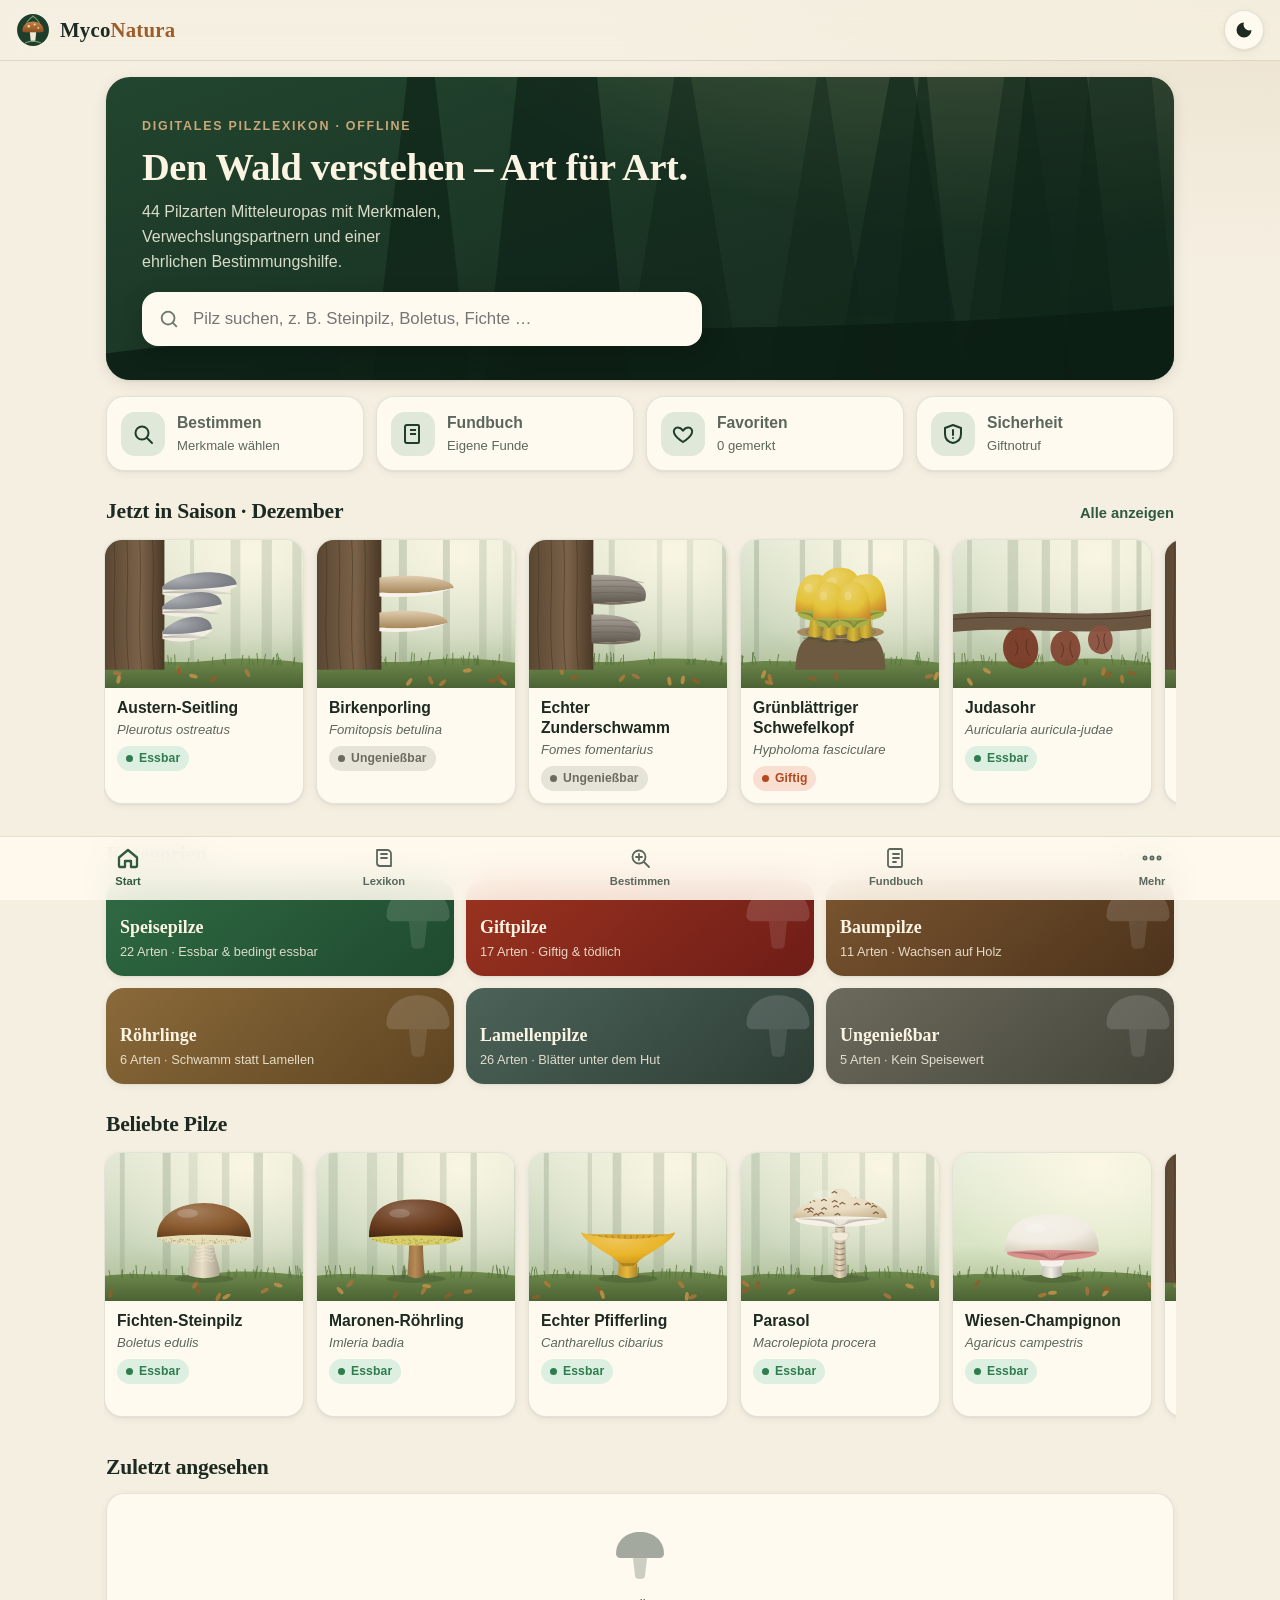
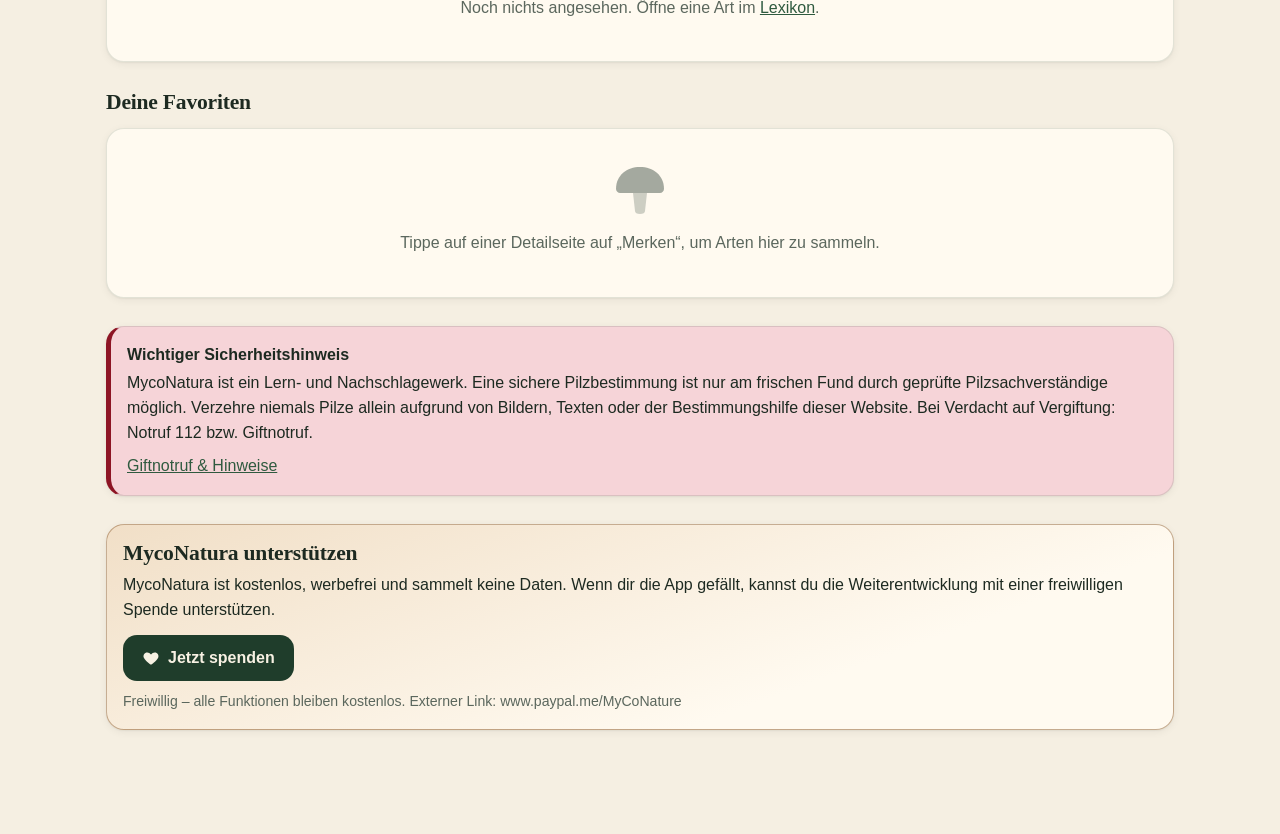
==== index.html @ bb7e47ae "MycoNatura 1.1.1 – offlinefähiges Pilzlexikon Co-Authored-By: Claude Opus 5.5 <noreply@anthropic.com" ====
<!DOCTYPE html>
<html lang="de">
<head>
  <meta charset="utf-8">
  <meta name="viewport" content="width=device-width, initial-scale=1, viewport-fit=cover">
  <title>MycoNatura – Digitales Pilzlexikon</title>
  <meta name="description" content="MycoNatura – kostenloses, offlinefähiges Pilzlexikon mit Bestimmungshilfe und persönlichem Fundbuch.">
  <meta name="theme-color" content="#1f3d2b" media="(prefers-color-scheme: light)">
  <meta name="theme-color" content="#0f1a13" media="(prefers-color-scheme: dark)">
  <meta name="color-scheme" content="light dark">
  <!-- iOS / Home-Bildschirm -->
  <meta name="apple-mobile-web-app-capable" content="yes">
  <meta name="mobile-web-app-capable" content="yes">
  <meta name="apple-mobile-web-app-status-bar-style" content="black-translucent">
  <meta name="apple-mobile-web-app-title" content="MycoNatura">
  <link rel="apple-touch-icon" href="assets/icons/apple-touch-icon.png">
  <link rel="icon" type="image/svg+xml" href="assets/icons/logo.svg">
  <link rel="icon" type="image/png" sizes="192x192" href="assets/icons/icon-192.png">
  <link rel="manifest" href="manifest.json">
  <link rel="stylesheet" href="src/style.css">
  <script>
    /* Farbschema vor dem ersten Zeichnen setzen (verhindert Aufblitzen) */
    try {
      var t = JSON.parse(localStorage.getItem('myconatura.theme') || '"system"');
      var d = t === 'dark' || (t === 'system' && matchMedia('(prefers-color-scheme: dark)').matches);
      document.documentElement.dataset.theme = d ? 'dark' : 'light';
    } catch (e) { document.documentElement.dataset.theme = 'light'; }
  </script>
</head>
<body>
  <a class="skip-link" href="#main">Zum Inhalt springen</a>

  <header class="topbar" role="banner">
    <a class="brand" href="#start" aria-label="MycoNatura Startseite">
      <svg class="brand-logo" viewBox="0 0 64 64" aria-hidden="true"><use href="#logo-mark"></use></svg>
      <span class="brand-name">Myco<span>Natura</span></span>
    </a>
    <div class="topbar-actions">
      <span id="net-status" class="net-pill" hidden>Offline</span>
      <button id="theme-toggle" class="icon-btn" type="button" aria-label="Farbschema wechseln" title="Farbschema wechseln">
        <svg viewBox="0 0 24 24" aria-hidden="true"><path d="M12 3a9 9 0 1 0 9 9 7 7 0 0 1-9-9Z" fill="currentColor"/></svg>
      </button>
    </div>
  </header>

  <main id="main" tabindex="-1">
    <div id="view" class="view" aria-live="polite">
      <div class="loading" role="status">
        <div class="spinner" aria-hidden="true"></div>
        <p>MycoNatura wird geladen …</p>
      </div>
      <noscript>
        <div class="card notice">Bitte aktiviere JavaScript, um MycoNatura zu nutzen.</div>
      </noscript>
    </div>
  </main>

  <nav class="tabbar" aria-label="Hauptnavigation">
    <a href="#start" data-tab="start">
      <svg viewBox="0 0 24 24" aria-hidden="true"><path d="M3 11.5 12 4l9 7.5V20a1 1 0 0 1-1 1h-5v-6H9v6H4a1 1 0 0 1-1-1z"/></svg>
      <span>Start</span>
    </a>
    <a href="#lexikon" data-tab="lexikon">
      <svg viewBox="0 0 24 24" aria-hidden="true"><path d="M5 4h10a4 4 0 0 1 4 4v12H8a3 3 0 0 1-3-3zm0 13a3 3 0 0 0 3 3M9 8h6M9 12h6"/></svg>
      <span>Lexikon</span>
    </a>
    <a href="#bestimmen" data-tab="bestimmen">
      <svg viewBox="0 0 24 24" aria-hidden="true"><circle cx="11" cy="11" r="6.5"/><path d="m16 16 5 5M11 8v6M8 11h6"/></svg>
      <span>Bestimmen</span>
    </a>
    <a href="#fundbuch" data-tab="fundbuch">
      <svg viewBox="0 0 24 24" aria-hidden="true"><path d="M6 3h11a1 1 0 0 1 1 1v16a1 1 0 0 1-1 1H6a2 2 0 0 1-2-2V5a2 2 0 0 1 2-2zm3 5h6M9 12h6M9 16h3"/></svg>
      <span>Fundbuch</span>
    </a>
    <a href="#mehr" data-tab="mehr">
      <svg viewBox="0 0 24 24" aria-hidden="true"><circle cx="5" cy="12" r="1.6"/><circle cx="12" cy="12" r="1.6"/><circle cx="19" cy="12" r="1.6"/></svg>
      <span>Mehr</span>
    </a>
  </nav>

  <div id="toast" class="toast" role="status" aria-live="polite" hidden></div>

  <div id="dialog" class="dialog-backdrop" hidden>
    <div class="dialog" role="dialog" aria-modal="true" aria-labelledby="dialog-title">
      <h2 id="dialog-title"></h2>
      <div id="dialog-body"></div>
      <div class="dialog-actions" id="dialog-actions"></div>
    </div>
  </div>

  <!-- Eigenes Logo (MycoNatura): stilisierter Pilz in einem Blattkreis -->
  <svg width="0" height="0" style="position:absolute" aria-hidden="true">
    <defs>
      <linearGradient id="lg-cap" x1="0" y1="0" x2="0" y2="1">
        <stop offset="0" stop-color="#c8833f"/>
        <stop offset="1" stop-color="#8a4f22"/>
      </linearGradient>
      <symbol id="logo-mark" viewBox="0 0 64 64">
        <circle cx="32" cy="32" r="30" fill="#1f3d2b"/>
        <path d="M32 6c-9 6-14 14-14 22 0 3 1 5 2 7" fill="none" stroke="#6f9a6b" stroke-width="2.4" stroke-linecap="round"/>
        <path d="M32 6c9 6 14 14 14 22 0 3-1 5-2 7" fill="none" stroke="#6f9a6b" stroke-width="2.4" stroke-linecap="round"/>
        <path d="M12 33c0-10 9-17 20-17s20 7 20 17c0 2-1.5 3-3.5 3H15.5C13.5 36 12 35 12 33Z" fill="url(#lg-cap)"/>
        <circle cx="24" cy="25" r="2.2" fill="#f3e9d2" opacity=".9"/>
        <circle cx="35" cy="21.5" r="1.8" fill="#f3e9d2" opacity=".9"/>
        <circle cx="42" cy="28" r="1.6" fill="#f3e9d2" opacity=".9"/>
        <path d="M26 36h12l-1.5 15c-.2 2-2 3.5-4.5 3.5s-4.3-1.5-4.5-3.5Z" fill="#f3e9d2"/>
        <path d="M18 56c4-2 9-3 14-3s10 1 14 3" fill="none" stroke="#6f9a6b" stroke-width="2.4" stroke-linecap="round"/>
      </symbol>
    </defs>
  </svg>

  <script type="module" src="src/js/app.js"></script>
</body>
</html>
---- src/style.css ----
/* =========================================================
   MycoNatura – Stylesheet
   Mobile-First · Light/Dark · ohne externe Schriften
   ========================================================= */

:root {
  --bg: #f5efe2;
  --bg-grad: radial-gradient(1200px 600px at 100% -10%, #e9dfc8 0, transparent 60%);
  --surface: #fffaf0;
  --surface-2: #efe6d3;
  --surface-3: #e5d9c0;
  --text: #1d2a21;
  --muted: #5b675d;
  --primary: #1f3d2b;
  --primary-2: #2f5a3f;
  --primary-soft: #dfe8d9;
  --on-primary: #f7f1e3;
  --accent: #9c5d2a;
  --accent-soft: #f1dfc7;
  --border: rgba(31, 61, 43, .13);
  --shadow-sm: 0 1px 2px rgba(40, 30, 10, .06), 0 2px 8px rgba(40, 30, 10, .06);
  --shadow-md: 0 4px 14px rgba(40, 30, 10, .10), 0 1px 3px rgba(40, 30, 10, .08);
  --radius: 18px;
  --radius-sm: 12px;
  --ok: #2e7d4f;     --ok-bg: #dcefe1;
  --warn: #9a6a00;   --warn-bg: #f8ebc8;
  --neutral: #6a6a5f; --neutral-bg: #e6e3d8;
  --bad: #b5481c;    --bad-bg: #f8dfd2;
  --deadly: #8d1424; --deadly-bg: #f6d4d8;
  --font-serif: "Iowan Old Style", "Palatino Linotype", Palatino, "Book Antiqua", Georgia, "Times New Roman", serif;
  --font-sans: -apple-system, BlinkMacSystemFont, "SF Pro Text", "Segoe UI", Roboto, "Helvetica Neue", Arial, sans-serif;
  --tabbar-h: 64px;
  --safe-top: env(safe-area-inset-top, 0px);
  --safe-bottom: env(safe-area-inset-bottom, 0px);
  --safe-left: env(safe-area-inset-left, 0px);
  --safe-right: env(safe-area-inset-right, 0px);
  color-scheme: light;
}

:root[data-theme="dark"] {
  --bg: #0e1712;
  --bg-grad: radial-gradient(1000px 600px at 100% -10%, #1a2b20 0, transparent 60%);
  --surface: #16231b;
  --surface-2: #1d2e23;
  --surface-3: #26392c;
  --text: #ece5d3;
  --muted: #a6b1a4;
  --primary: #9bc8a2;
  --primary-2: #b6dbbb;
  --primary-soft: #223829;
  --on-primary: #0e1712;
  --accent: #dba56e;
  --accent-soft: #3a2c1d;
  --border: rgba(236, 229, 211, .10);
  --shadow-sm: 0 1px 2px rgba(0, 0, 0, .3);
  --shadow-md: 0 6px 18px rgba(0, 0, 0, .35);
  --ok: #7fd09b;     --ok-bg: #173323;
  --warn: #f0c35a;   --warn-bg: #3a2f12;
  --neutral: #c3c1b4; --neutral-bg: #2c2f28;
  --bad: #ff9d70;    --bad-bg: #3d2117;
  --deadly: #ff8a95; --deadly-bg: #43161d;
  color-scheme: dark;
}

*, *::before, *::after { box-sizing: border-box; }
[hidden] { display: none !important; }
html { -webkit-text-size-adjust: 100%; scroll-behavior: smooth; }
body {
  margin: 0;
  font-family: var(--font-sans);
  font-size: 16px;
  line-height: 1.55;
  color: var(--text);
  background: var(--bg-grad), var(--bg);
  background-attachment: fixed;
  min-height: 100vh;
  -webkit-font-smoothing: antialiased;
  padding-bottom: calc(var(--tabbar-h) + var(--safe-bottom));
}
img, svg { max-width: 100%; display: block; }
a { color: var(--primary-2); }
:root[data-theme="dark"] a { color: var(--primary); }
h1, h2, h3 { font-family: var(--font-serif); line-height: 1.2; margin: 0 0 .5em; letter-spacing: -.01em; }
h1 { font-size: clamp(1.7rem, 5vw, 2.4rem); }
h2 { font-size: 1.35rem; }
h3 { font-size: 1.08rem; }
p { margin: 0 0 .8em; }
button, input, select, textarea { font: inherit; color: inherit; }
:focus-visible { outline: 3px solid var(--accent); outline-offset: 2px; border-radius: 6px; }

.skip-link {
  position: absolute; left: 8px; top: -60px; z-index: 100;
  background: var(--primary); color: var(--on-primary); padding: 10px 14px; border-radius: 10px;
}
.skip-link:focus { top: calc(8px + var(--safe-top)); }
.visually-hidden { position: absolute !important; width: 1px; height: 1px; overflow: hidden; clip: rect(0 0 0 0); white-space: nowrap; }

/* ---------- Kopfzeile ---------- */
.topbar {
  position: sticky; top: 0; z-index: 30;
  display: flex; align-items: center; justify-content: space-between;
  padding: calc(10px + var(--safe-top)) calc(16px + var(--safe-right)) 10px calc(16px + var(--safe-left));
  background: color-mix(in srgb, var(--bg) 82%, transparent);
  backdrop-filter: saturate(1.4) blur(14px);
  -webkit-backdrop-filter: saturate(1.4) blur(14px);
  border-bottom: 1px solid var(--border);
}
.brand { display: flex; align-items: center; gap: 10px; text-decoration: none; color: var(--text); }
.brand-logo { width: 34px; height: 34px; }
.brand-name { font-family: var(--font-serif); font-size: 1.3rem; font-weight: 700; letter-spacing: .01em; }
.brand-name span { color: var(--accent); font-weight: 600; }
.topbar-actions { display: flex; align-items: center; gap: 8px; }
.icon-btn {
  width: 40px; height: 40px; border-radius: 50%; border: 1px solid var(--border);
  background: var(--surface); display: grid; place-items: center; cursor: pointer;
  box-shadow: var(--shadow-sm);
}
.icon-btn svg { width: 20px; height: 20px; }
.net-pill {
  font-size: .78rem; font-weight: 600; padding: 4px 10px; border-radius: 99px;
  background: var(--warn-bg); color: var(--warn);
}

/* ---------- Hauptbereich ---------- */
main { outline: none; }
.view {
  max-width: 1100px; margin: 0 auto;
  padding: 16px calc(16px + var(--safe-right)) 32px calc(16px + var(--safe-left));
  animation: fade-in .28s ease both;
}
@keyframes fade-in { from { opacity: 0; transform: translateY(6px); } to { opacity: 1; transform: none; } }
@media (prefers-reduced-motion: reduce) {
  *, *::before, *::after { animation: none !important; transition: none !important; scroll-behavior: auto !important; }
}

.loading { display: grid; place-items: center; gap: 12px; padding: 80px 0; color: var(--muted); }
.spinner { width: 34px; height: 34px; border-radius: 50%; border: 3px solid var(--surface-3); border-top-color: var(--primary); animation: spin 1s linear infinite; }
@keyframes spin { to { transform: rotate(360deg); } }

.section { margin: 28px 0 8px; }
.section-head { display: flex; align-items: baseline; justify-content: space-between; gap: 12px; margin-bottom: 12px; }
.section-head h2 { margin: 0; }
.section-head a { font-size: .92rem; font-weight: 600; text-decoration: none; white-space: nowrap; }
.muted { color: var(--muted); }
.small { font-size: .88rem; }

/* ---------- Karten ---------- */
.card {
  background: var(--surface); border: 1px solid var(--border); border-radius: var(--radius);
  box-shadow: var(--shadow-sm); padding: 16px;
}
.notice { border-left: 5px solid var(--accent); }
.notice.danger { border-left-color: var(--deadly); background: var(--deadly-bg); }
.notice.warn { border-left-color: var(--warn); background: var(--warn-bg); }
.notice strong { display: block; margin-bottom: 4px; }

/* ---------- Hero ---------- */
.hero {
  position: relative; overflow: hidden; border-radius: 24px;
  background: linear-gradient(160deg, #22462f 0%, #1a3324 55%, #142a1d 100%);
  color: #f5eedc; padding: 26px 20px 22px; box-shadow: var(--shadow-md);
}
.hero-art { position: absolute; inset: 0; width: 100%; height: 100%; opacity: .95; pointer-events: none; }
.hero-content { position: relative; z-index: 1; max-width: 560px; }
.hero h1 { color: #fbf4e2; margin-bottom: .25em; }
.hero p { color: #d8dcc8; margin-bottom: 18px; max-width: 34ch; }
.hero .eyebrow { font-size: .78rem; letter-spacing: .14em; text-transform: uppercase; color: #c9a77a; font-weight: 700; margin-bottom: 8px; }

.searchbox { position: relative; }
.searchbox input {
  width: 100%; height: 54px; border-radius: 16px; border: 1px solid transparent;
  padding: 0 48px 0 50px; font-size: 1.05rem; background: #fffaf0; color: #1d2a21;
  box-shadow: 0 6px 22px rgba(0, 0, 0, .18);
  -webkit-appearance: none; appearance: none;
}
:root[data-theme="dark"] .searchbox.inline input { background: var(--surface); color: var(--text); border-color: var(--border); }
.searchbox.inline input { box-shadow: var(--shadow-sm); border-color: var(--border); }
.searchbox input:focus { outline: 3px solid var(--accent); outline-offset: 1px; }
.searchbox .s-icon { position: absolute; left: 16px; top: 50%; transform: translateY(-50%); width: 22px; height: 22px; color: #6b7a6e; pointer-events: none; }
.searchbox .clear-btn {
  position: absolute; right: 8px; top: 50%; transform: translateY(-50%);
  width: 38px; height: 38px; border: 0; border-radius: 50%; background: transparent; cursor: pointer; color: #6b7a6e; font-size: 1.3rem;
}

/* ---------- Schnellzugriff / Kategorien ---------- */
.quick-grid { display: grid; grid-template-columns: 1fr 1fr; gap: 12px; margin-top: 16px; }
.quick {
  display: flex; gap: 12px; align-items: center; text-decoration: none; color: var(--text);
  background: var(--surface); border: 1px solid var(--border); border-radius: var(--radius);
  padding: 14px; box-shadow: var(--shadow-sm); transition: transform .15s ease, box-shadow .15s ease;
}
.quick:active { transform: scale(.98); }
.quick .q-ico { width: 44px; height: 44px; border-radius: 14px; display: grid; place-items: center; background: var(--primary-soft); color: var(--primary); flex: none; }
.quick .q-ico svg { width: 24px; height: 24px; }
.quick strong { display: block; font-size: .98rem; }
.quick span { font-size: .82rem; color: var(--muted); }

.cat-grid { display: grid; grid-template-columns: repeat(2, 1fr); gap: 12px; }
.cat {
  position: relative; overflow: hidden; min-height: 96px; border-radius: var(--radius);
  padding: 14px; text-decoration: none; color: #fbf4e2; display: flex; flex-direction: column; justify-content: flex-end;
  box-shadow: var(--shadow-sm); transition: transform .15s ease;
}
.cat:active { transform: scale(.98); }
.cat strong { font-family: var(--font-serif); font-size: 1.12rem; position: relative; }
.cat span { font-size: .8rem; opacity: .85; position: relative; }
.cat svg.cat-art { position: absolute; right: -6px; top: -6px; width: 84px; height: 84px; opacity: .9; }
.cat.c-edible { background: linear-gradient(140deg, #2f6a43, #1f4a2e); }
.cat.c-toxic { background: linear-gradient(140deg, #9b3320, #6e1d17); }
.cat.c-tree { background: linear-gradient(140deg, #7a5530, #4c331b); }
.cat.c-bolete { background: linear-gradient(140deg, #8a6a3a, #5e4421); }
.cat.c-gill { background: linear-gradient(140deg, #4c6359, #2d3d36); }
.cat.c-inedible { background: linear-gradient(140deg, #6b6a5c, #45443a); }

/* ---------- Pilzkarten ---------- */
.grid { display: grid; grid-template-columns: repeat(2, minmax(0, 1fr)); gap: 12px; }
.hscroll {
  display: grid; grid-auto-flow: column; grid-auto-columns: minmax(160px, 44%); gap: 12px;
  overflow-x: auto; scroll-snap-type: x mandatory; padding: 2px 2px 10px; margin: 0 -2px;
  -webkit-overflow-scrolling: touch; scrollbar-width: none;
}
.hscroll::-webkit-scrollbar { display: none; }
.hscroll > * { scroll-snap-align: start; }
.m-card {
  position: relative; display: flex; flex-direction: column; text-decoration: none; color: var(--text);
  background: var(--surface); border: 1px solid var(--border); border-radius: var(--radius);
  overflow: hidden; box-shadow: var(--shadow-sm); transition: transform .18s ease, box-shadow .18s ease;
}
.m-card:hover { box-shadow: var(--shadow-md); transform: translateY(-2px); }
.m-card:active { transform: scale(.985); }
.m-card .m-img { aspect-ratio: 4 / 3; background: var(--surface-2); display: grid; place-items: center; overflow: hidden; }
.m-card .m-img svg, .m-card .m-img img { width: 100%; height: 100%; object-fit: cover; }
.m-card .m-body { padding: 10px 12px 12px; display: flex; flex-direction: column; gap: 4px; }
.m-card .m-name { font-weight: 700; font-size: .98rem; line-height: 1.25; }
.m-card .m-sci { font-style: italic; font-size: .82rem; color: var(--muted); line-height: 1.25; }
.m-card .badge { align-self: flex-start; margin-top: 4px; }
.m-card .fav-dot { position: absolute; top: 8px; right: 8px; width: 28px; height: 28px; border-radius: 50%; background: rgba(255, 250, 240, .9); display: grid; place-items: center; color: #b5481c; }
.m-card .fav-dot svg { width: 16px; height: 16px; }

.badge {
  display: inline-flex; align-items: center; gap: 6px; font-size: .76rem; font-weight: 700;
  padding: 3px 9px; border-radius: 99px; letter-spacing: .01em; white-space: nowrap;
}
.badge::before { content: ""; width: 7px; height: 7px; border-radius: 50%; background: currentColor; }
.e-essbar { color: var(--ok); background: var(--ok-bg); }
.e-bedingt { color: var(--warn); background: var(--warn-bg); }
.e-ungeniessbar { color: var(--neutral); background: var(--neutral-bg); }
.e-giftig { color: var(--bad); background: var(--bad-bg); }
.e-toedlich { color: var(--deadly); background: var(--deadly-bg); }

.empty { text-align: center; padding: 28px 16px; color: var(--muted); }
.empty svg { width: 64px; height: 64px; margin: 0 auto 10px; opacity: .55; }
.empty .btn { margin-top: 10px; }

/* ---------- Buttons ---------- */
.btn {
  display: inline-flex; align-items: center; justify-content: center; gap: 8px;
  min-height: 46px; padding: 0 18px; border-radius: 14px; border: 1px solid transparent;
  background: var(--primary); color: var(--on-primary); font-weight: 700; text-decoration: none; cursor: pointer;
  transition: transform .12s ease, opacity .12s ease; -webkit-tap-highlight-color: transparent;
}
.btn:active { transform: scale(.97); }
.btn svg { width: 18px; height: 18px; }
.btn.secondary { background: var(--surface); color: var(--text); border-color: var(--border); box-shadow: var(--shadow-sm); }
.btn.ghost { background: transparent; color: var(--primary-2); border-color: var(--border); }
:root[data-theme="dark"] .btn.ghost { color: var(--primary); }
.btn.danger { background: var(--deadly); color: #fff; }
.btn.small { min-height: 38px; padding: 0 12px; font-size: .9rem; border-radius: 11px; }
.btn[disabled] { opacity: .5; cursor: not-allowed; }
.btn-row { display: flex; flex-wrap: wrap; gap: 10px; }
.btn.block { width: 100%; }

/* ---------- Chips / Filter ---------- */
.chips { display: flex; flex-wrap: wrap; gap: 8px; }
.chip {
  display: inline-flex; align-items: center; gap: 6px; min-height: 38px; padding: 0 14px; border-radius: 99px;
  border: 1px solid var(--border); background: var(--surface); color: var(--text); cursor: pointer; font-size: .92rem;
  transition: background .15s ease, border-color .15s ease; -webkit-tap-highlight-color: transparent;
}
.chip[aria-pressed="true"] { background: var(--primary); color: var(--on-primary); border-color: var(--primary); }
.chip .sw { width: 14px; height: 14px; border-radius: 50%; border: 1px solid rgba(0, 0, 0, .18); }
.filter-panel { margin-top: 12px; display: grid; gap: 16px; }
.filter-group h3 { font-family: var(--font-sans); font-size: .8rem; text-transform: uppercase; letter-spacing: .08em; color: var(--muted); margin-bottom: 8px; }
.toolbar { display: flex; flex-wrap: wrap; align-items: center; justify-content: space-between; gap: 10px; margin: 14px 0; }
.result-count { font-size: .92rem; color: var(--muted); }
select.sel {
  min-height: 40px; border-radius: 11px; border: 1px solid var(--border); background: var(--surface); padding: 0 10px;
}

/* ---------- Detailseite ---------- */
.detail-hero {
  border-radius: 24px; overflow: hidden; background: var(--surface); border: 1px solid var(--border); box-shadow: var(--shadow-md);
}
.detail-hero .d-img { aspect-ratio: 16 / 10; background: var(--surface-2); }
.detail-hero .d-img svg, .detail-hero .d-img img { width: 100%; height: 100%; object-fit: cover; }
.detail-hero .d-head { padding: 16px; }
.detail-hero .d-sci { font-style: italic; color: var(--muted); font-size: 1.05rem; margin: -4px 0 10px; }
.img-caption { font-size: .76rem; color: var(--muted); padding: 6px 16px 0; }
.d-actions { display: flex; gap: 10px; flex-wrap: wrap; margin-top: 14px; }
.facts { display: grid; gap: 12px; margin-top: 16px; }
.fact-sec h2 { font-size: 1.12rem; display: flex; align-items: center; gap: 8px; }
.fact-list { margin: 0; display: grid; gap: 0; }
.fact-list > div { display: grid; grid-template-columns: 1fr; gap: 2px; padding: 10px 0; border-top: 1px solid var(--border); }
.fact-list > div:first-child { border-top: 0; padding-top: 0; }
.fact-list dt { font-size: .78rem; font-weight: 700; text-transform: uppercase; letter-spacing: .06em; color: var(--muted); }
.fact-list dd { margin: 0; }
.unknown { color: var(--muted); font-style: italic; }
.months { display: grid; grid-template-columns: repeat(12, 1fr); gap: 3px; margin-top: 6px; }
.months span { text-align: center; font-size: .66rem; padding: 6px 0; border-radius: 6px; background: var(--surface-2); color: var(--muted); font-weight: 600; }
.months span.on { background: var(--primary-2); color: var(--on-primary); }
:root[data-theme="dark"] .months span.on { background: var(--primary); }
.months span.now { outline: 2px solid var(--accent); outline-offset: -2px; }
.tag-list { display: flex; flex-wrap: wrap; gap: 6px; }
.tag { font-size: .82rem; padding: 3px 10px; border-radius: 99px; background: var(--surface-2); }
ul.clean { margin: 0; padding-left: 1.15em; }
ul.clean li { margin: 4px 0; }
.look { display: flex; gap: 12px; padding: 12px 0; border-top: 1px solid var(--border); }
.look:first-child { border-top: 0; padding-top: 0; }
.look .l-ico { width: 34px; height: 34px; flex: none; border-radius: 10px; display: grid; place-items: center; background: var(--surface-2); font-weight: 800; }
.look.dangerous .l-ico { background: var(--deadly-bg); color: var(--deadly); }
.look a { font-weight: 700; }

/* ---------- Bestimmungshilfe ---------- */
.wizard-progress { height: 6px; border-radius: 99px; background: var(--surface-3); overflow: hidden; margin: 12px 0 18px; }
.wizard-progress > div { height: 100%; background: var(--accent); width: 0; transition: width .3s ease; }
.step-head { display: flex; justify-content: space-between; align-items: baseline; gap: 10px; }
.step-nav { display: flex; justify-content: space-between; gap: 10px; margin-top: 20px; flex-wrap: wrap; }
.summary-chips { display: flex; flex-wrap: wrap; gap: 6px; margin: 8px 0 0; }
.summary-chips .tag button { border: 0; background: none; cursor: pointer; padding: 0 0 0 4px; font-weight: 800; color: var(--muted); }
.cand { display: grid; grid-template-columns: 84px 1fr; gap: 12px; align-items: start; }
.cand + .cand { margin-top: 12px; }
.cand .c-img { width: 84px; height: 84px; border-radius: 14px; overflow: hidden; background: var(--surface-2); }
.cand .c-img svg, .cand .c-img img { width: 100%; height: 100%; object-fit: cover; }
.cand h3 { margin: 0 0 2px; font-family: var(--font-sans); font-size: 1rem; }
.cand h3 a { text-decoration: none; color: var(--text); }
.match-line { font-size: .86rem; margin: 6px 0 0; }
.match-line .pro { color: var(--ok); font-weight: 700; }
.match-line .con { color: var(--bad); font-weight: 700; }
.score-bar { display: flex; gap: 3px; margin-top: 6px; }
.score-bar i { height: 6px; flex: 1; border-radius: 3px; background: var(--surface-3); }
.score-bar i.p { background: var(--ok); }
.score-bar i.c { background: var(--bad); }

/* ---------- Fundbuch ---------- */
.find-item { display: grid; grid-template-columns: 76px 1fr auto; gap: 12px; align-items: center; text-decoration: none; color: var(--text); }
.find-item + .find-item { margin-top: 10px; }
.find-item .f-img { width: 76px; height: 76px; border-radius: 14px; background: var(--surface-2); overflow: hidden; display: grid; place-items: center; }
.find-item .f-img img { width: 100%; height: 100%; object-fit: cover; }
.find-item .f-img svg { width: 40px; height: 40px; opacity: .5; }
.find-item strong { display: block; }
.find-item .chev { color: var(--muted); font-size: 1.4rem; }
.form { display: grid; gap: 16px; }
.field label, .field .label { display: block; font-weight: 700; font-size: .92rem; margin-bottom: 6px; }
.field .hint { font-size: .82rem; color: var(--muted); margin-top: 4px; }
.input, .textarea, .field select {
  width: 100%; min-height: 48px; border-radius: 13px; border: 1px solid var(--border); background: var(--surface);
  padding: 10px 14px; font-size: 16px; -webkit-appearance: none; appearance: none;
}
.textarea { min-height: 110px; resize: vertical; }
.input:focus, .textarea:focus, .field select:focus { outline: 3px solid var(--accent); outline-offset: 1px; }
.photo-grid { display: grid; grid-template-columns: repeat(3, 1fr); gap: 8px; }
.photo-grid .ph { position: relative; aspect-ratio: 1; border-radius: 12px; overflow: hidden; background: var(--surface-2); }
.photo-grid .ph img { width: 100%; height: 100%; object-fit: cover; }
.photo-grid .ph button {
  position: absolute; top: 4px; right: 4px; width: 30px; height: 30px; border-radius: 50%; border: 0;
  background: rgba(0, 0, 0, .6); color: #fff; font-size: 1rem; cursor: pointer;
}
.photo-add {
  aspect-ratio: 1; border-radius: 12px; border: 2px dashed var(--border); display: grid; place-items: center; text-align: center;
  color: var(--muted); font-size: .82rem; cursor: pointer; background: var(--surface); padding: 6px;
}
.photo-add input { position: absolute; width: 1px; height: 1px; opacity: 0; }
.gallery { display: grid; grid-template-columns: repeat(2, 1fr); gap: 8px; }
.gallery img { width: 100%; aspect-ratio: 1; object-fit: cover; border-radius: 14px; }

/* ---------- Spenden ---------- */
.donate { border: 1px solid color-mix(in srgb, var(--accent) 40%, var(--border)); background: linear-gradient(160deg, var(--accent-soft), var(--surface) 70%); }
.donate h2 { margin-bottom: .3em; }
.img-caption a { color: inherit; }

/* ---------- Mehr ---------- */
.menu-list { display: grid; gap: 0; padding: 4px 0; }
.menu-list a, .menu-list button {
  display: flex; align-items: center; justify-content: space-between; gap: 10px; padding: 14px 16px; text-decoration: none;
  color: var(--text); border: 0; background: none; width: 100%; text-align: left; cursor: pointer; border-top: 1px solid var(--border);
}
.menu-list > :first-child { border-top: 0; }
.seg { display: inline-flex; background: var(--surface-2); padding: 4px; border-radius: 13px; gap: 4px; flex-wrap: wrap; }
.seg button { border: 0; background: transparent; min-height: 36px; padding: 0 14px; border-radius: 10px; cursor: pointer; font-weight: 600; }
.seg button[aria-pressed="true"] { background: var(--surface); box-shadow: var(--shadow-sm); }
.prose h2 { margin-top: 1.2em; }
.prose li { margin: 4px 0; }
textarea.code { width: 100%; min-height: 160px; font-family: ui-monospace, Menlo, monospace; font-size: 12px; border-radius: 12px; border: 1px solid var(--border); background: var(--surface-2); padding: 10px; }

/* ---------- Tabbar ---------- */
.tabbar {
  position: fixed; left: 0; right: 0; bottom: 0; z-index: 40;
  display: grid; grid-template-columns: repeat(5, 1fr);
  height: calc(var(--tabbar-h) + var(--safe-bottom)); padding: 0 var(--safe-right) var(--safe-bottom) var(--safe-left);
  background: color-mix(in srgb, var(--surface) 88%, transparent);
  backdrop-filter: saturate(1.5) blur(16px); -webkit-backdrop-filter: saturate(1.5) blur(16px);
  border-top: 1px solid var(--border);
}
.tabbar a {
  display: flex; flex-direction: column; align-items: center; justify-content: center; gap: 3px;
  text-decoration: none; color: var(--muted); font-size: .7rem; font-weight: 600; -webkit-tap-highlight-color: transparent;
}
.tabbar svg { width: 24px; height: 24px; fill: none; stroke: currentColor; stroke-width: 1.8; stroke-linecap: round; stroke-linejoin: round; }
.tabbar a[aria-current="page"] { color: var(--primary-2); }
:root[data-theme="dark"] .tabbar a[aria-current="page"] { color: var(--primary); }
.tabbar a[aria-current="page"] svg { stroke-width: 2.3; }

/* ---------- Toast & Dialog ---------- */
.toast {
  position: fixed; left: 50%; bottom: calc(var(--tabbar-h) + var(--safe-bottom) + 14px); transform: translateX(-50%);
  z-index: 60; max-width: min(92vw, 460px); background: #1d2a21; color: #f5eedc; padding: 12px 16px; border-radius: 14px;
  box-shadow: var(--shadow-md); font-size: .93rem; animation: fade-in .2s ease both;
}
.toast.error { background: #7d1d22; }
.dialog-backdrop {
  position: fixed; inset: 0; z-index: 70; background: rgba(10, 15, 12, .55); display: grid; place-items: center; padding: 20px;
  animation: fade-in .15s ease both;
}
.dialog-backdrop[hidden] { display: none; }
.dialog { width: min(100%, 440px); background: var(--surface); border-radius: 20px; padding: 20px; box-shadow: var(--shadow-md); max-height: 85vh; overflow: auto; }
.dialog-actions { display: flex; justify-content: flex-end; gap: 10px; margin-top: 16px; flex-wrap: wrap; }

/* ---------- Tablet / Desktop ---------- */
@media (min-width: 640px) {
  .grid { grid-template-columns: repeat(3, minmax(0, 1fr)); }
  .cat-grid { grid-template-columns: repeat(3, 1fr); }
  .quick-grid { grid-template-columns: repeat(4, 1fr); }
  .hscroll { grid-auto-columns: minmax(190px, 28%); }
  .hero { padding: 40px 36px 34px; }
  .fact-list > div { grid-template-columns: 200px 1fr; gap: 16px; }
  .facts.two { grid-template-columns: 1fr 1fr; align-items: start; }
  .photo-grid { grid-template-columns: repeat(4, 1fr); }
  .gallery { grid-template-columns: repeat(3, 1fr); }
}
@media (min-width: 960px) {
  .grid { grid-template-columns: repeat(4, minmax(0, 1fr)); }
  .hscroll { grid-auto-columns: minmax(200px, 22%); }
  .detail-layout { display: grid; grid-template-columns: 420px 1fr; gap: 20px; align-items: start; }
  .detail-layout .detail-hero { position: sticky; top: 84px; }
  .detail-layout .facts { margin-top: 0; }
}
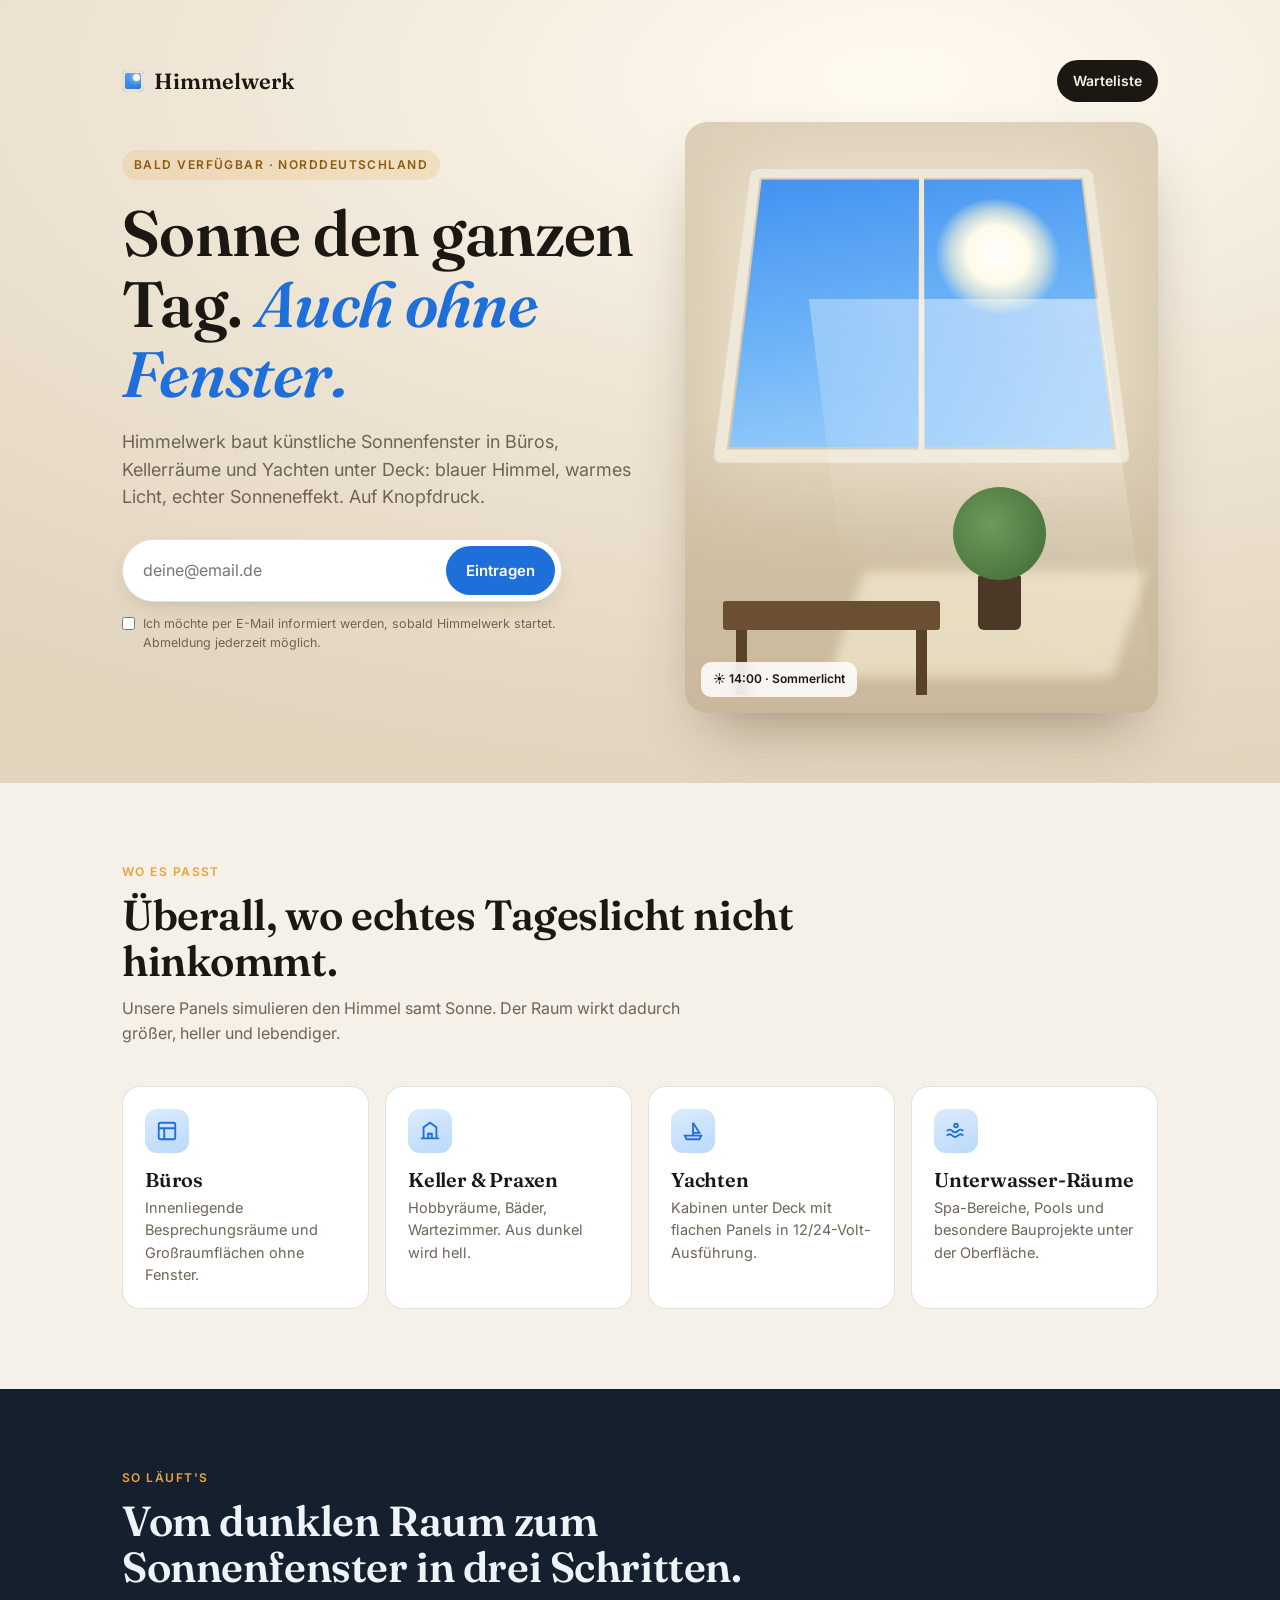
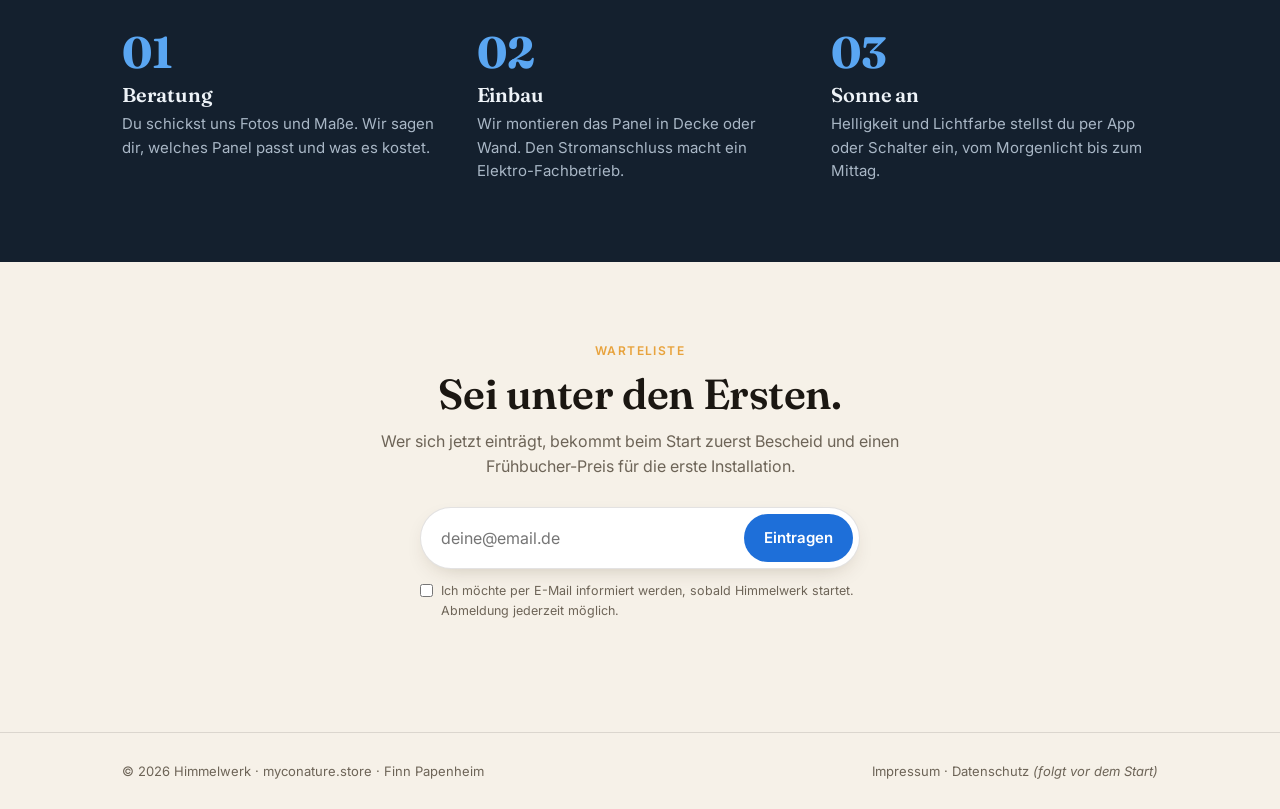
==== commit 83e672b4: "Pilz-Seite durch Himmelwerk-Landingpage ersetzen Die MycoNatura-Seite ist im Branch pilz-backup gesi" ====
--- a/index.html
+++ b/index.html
@@ -1,114 +1,249 @@
 <!DOCTYPE html>
 <html lang="de">
 <head>
-  <meta charset="utf-8">
-  <meta name="viewport" content="width=device-width, initial-scale=1, viewport-fit=cover">
-  <title>MycoNatura – Digitales Pilzlexikon</title>
-  <meta name="description" content="MycoNatura – kostenloses, offlinefähiges Pilzlexikon mit Bestimmungshilfe und persönlichem Fundbuch.">
-  <meta name="theme-color" content="#1f3d2b" media="(prefers-color-scheme: light)">
-  <meta name="theme-color" content="#0f1a13" media="(prefers-color-scheme: dark)">
-  <meta name="color-scheme" content="light dark">
-  <!-- iOS / Home-Bildschirm -->
-  <meta name="apple-mobile-web-app-capable" content="yes">
-  <meta name="mobile-web-app-capable" content="yes">
-  <meta name="apple-mobile-web-app-status-bar-style" content="black-translucent">
-  <meta name="apple-mobile-web-app-title" content="MycoNatura">
-  <link rel="apple-touch-icon" href="assets/icons/apple-touch-icon.png">
-  <link rel="icon" type="image/svg+xml" href="assets/icons/logo.svg">
-  <link rel="icon" type="image/png" sizes="192x192" href="assets/icons/icon-192.png">
-  <link rel="manifest" href="manifest.json">
-  <link rel="stylesheet" href="src/style.css">
-  <script>
-    /* Farbschema vor dem ersten Zeichnen setzen (verhindert Aufblitzen) */
-    try {
-      var t = JSON.parse(localStorage.getItem('myconatura.theme') || '"system"');
-      var d = t === 'dark' || (t === 'system' && matchMedia('(prefers-color-scheme: dark)').matches);
-      document.documentElement.dataset.theme = d ? 'dark' : 'light';
-    } catch (e) { document.documentElement.dataset.theme = 'light'; }
-  </script>
+<meta charset="UTF-8">
+<meta name="viewport" content="width=device-width, initial-scale=1">
+<meta name="description" content="Himmelwerk – künstliche Sonnenfenster für Büros, Keller, Yachten und Unterwasser-Räume.">
+<script>if("serviceWorker" in navigator){navigator.serviceWorker.getRegistrations().then(r=>r.forEach(x=>x.unregister())).catch(()=>{});}if(window.caches){caches.keys().then(k=>k.forEach(n=>caches.delete(n))).catch(()=>{});}</script>
+<title>Himmelwerk – Sonnenfenster für Räume ohne Tageslicht</title>
+<link rel="preconnect" href="https://fonts.googleapis.com">
+<link href="https://fonts.googleapis.com/css2?family=Fraunces:opsz,wght@9..144,400;9..144,600&family=Inter:wght@400;500;600&display=swap" rel="stylesheet">
+<style>
+  :root{
+    --ink:#1b1712; --muted:#6d6457; --paper:#f6f1e8; --warm:#efe6d6;
+    --sky1:#1e6fd9; --sky2:#5aa6f2; --sun:#fff6dc; --accent:#e8a33d;
+    --line:rgba(27,23,18,.12);
+  }
+  *{box-sizing:border-box;margin:0;padding:0}
+  html{scroll-behavior:smooth}
+  body{font-family:Inter,system-ui,sans-serif;color:var(--ink);background:var(--paper);line-height:1.55;-webkit-font-smoothing:antialiased}
+  h1,h2,h3{font-family:Fraunces,Georgia,serif;font-weight:600;letter-spacing:-.01em;line-height:1.1}
+  a{color:inherit}
+  .wrap{max-width:1080px;margin:0 auto;padding:0 22px}
+
+  /* Nav */
+  nav{display:flex;justify-content:space-between;align-items:center;padding:20px 22px;max-width:1080px;margin:0 auto}
+  .logo{font-family:Fraunces,serif;font-size:22px;font-weight:600;display:flex;align-items:center;gap:10px}
+  .logo i{width:22px;height:22px;border-radius:5px;background:linear-gradient(160deg,var(--sky2),var(--sky1));box-shadow:inset 0 0 0 3px #e9dfcc;position:relative}
+  .logo i::after{content:"";position:absolute;width:7px;height:7px;border-radius:50%;background:var(--sun);top:4px;right:4px;box-shadow:0 0 6px #fff}
+  .navcta{font-size:14px;font-weight:600;text-decoration:none;padding:10px 16px;border-radius:999px;background:var(--ink);color:var(--paper)}
+
+  /* Hero */
+  .hero{position:relative;overflow:hidden;background:radial-gradient(120% 90% at 70% 10%,#fffaf0 0%,var(--warm) 45%,#e2d4bd 100%);padding:40px 0 70px}
+  .hero-grid{display:grid;grid-template-columns:1.05fr .95fr;gap:40px;align-items:center}
+  .eyebrow{display:inline-block;font-size:12px;font-weight:600;letter-spacing:.12em;text-transform:uppercase;color:#8a5a12;background:rgba(232,163,61,.18);padding:6px 12px;border-radius:999px;margin-bottom:18px}
+  .hero h1{font-size:clamp(38px,6vw,64px)}
+  .hero h1 em{font-style:italic;color:var(--sky1)}
+  .hero p.lead{font-size:18px;color:var(--muted);margin:18px 0 28px;max-width:30em}
+
+  /* Skylight visual */
+  .room{position:relative;aspect-ratio:4/5;border-radius:22px;background:linear-gradient(180deg,#dccfb8,#c9b89c);overflow:hidden;box-shadow:0 30px 60px -25px rgba(60,40,10,.45)}
+  .skylight{position:absolute;left:14%;right:14%;top:8%;height:46%;border-radius:6px;transform:perspective(700px) rotateX(28deg);transform-origin:top;
+    background:linear-gradient(170deg,#3f8ff0 0%,#6db4f7 55%,#a7d4fb 100%);
+    box-shadow:inset 0 0 0 10px #efe7d8, inset 0 0 0 12px #d6c9b2, 0 0 80px 10px rgba(255,248,225,.55);overflow:hidden}
+  .skylight .sun{position:absolute;width:34%;aspect-ratio:1;border-radius:50%;top:12%;right:12%;
+    background:radial-gradient(circle,#fff 0%,#fffbe9 35%,rgba(255,246,210,.6) 55%,rgba(255,246,210,0) 72%);animation:drift 14s ease-in-out infinite alternate}
+  .skylight .mullion{position:absolute;inset:0;background:linear-gradient(90deg,transparent 49.3%,#efe7d8 49.3%,#efe7d8 50.7%,transparent 50.7%)}
+  .beam{position:absolute;left:10%;right:0;top:30%;bottom:0;background:linear-gradient(200deg,rgba(255,244,214,.55) 0%,rgba(255,244,214,.12) 45%,transparent 70%);clip-path:polygon(18% 0,86% 0,100% 100%,30% 100%);mix-blend-mode:screen}
+  .patch{position:absolute;left:34%;right:6%;bottom:6%;height:18%;border-radius:4px;background:rgba(255,246,220,.55);filter:blur(6px);transform:skewX(-18deg)}
+  .desk{position:absolute;left:8%;bottom:14%;width:46%;height:5%;background:#6b4f33;border-radius:3px}
+  .desk::before,.desk::after{content:"";position:absolute;top:100%;width:5%;height:220%;background:#5a4129}
+  .desk::before{left:6%}.desk::after{right:6%}
+  .plant{position:absolute;left:62%;bottom:14%;width:9%;aspect-ratio:1/1.3;background:#4b3826;border-radius:3px 3px 6px 6px}
+  .plant::before{content:"";position:absolute;bottom:90%;left:-60%;width:220%;aspect-ratio:1;border-radius:50%;background:radial-gradient(circle at 40% 40%,#6f9a5a,#3e6a35)}
+  .tag{position:absolute;left:16px;bottom:16px;background:rgba(255,255,255,.85);backdrop-filter:blur(6px);font-size:12px;font-weight:600;padding:8px 12px;border-radius:10px}
+  @keyframes drift{from{transform:translate(0,0)}to{transform:translate(-40%,18%)}}
+
+  /* Form */
+  form.signup{display:flex;gap:8px;max-width:440px;background:#fff;border:1px solid var(--line);padding:6px;border-radius:999px;box-shadow:0 8px 24px -12px rgba(60,40,10,.3)}
+  form.signup input{flex:1;min-width:0;border:0;outline:0;font:inherit;font-size:16px;padding:12px 14px;background:transparent}
+  form.signup button{border:0;font:inherit;font-weight:600;font-size:15px;padding:12px 20px;border-radius:999px;background:var(--sky1);color:#fff;cursor:pointer;white-space:nowrap}
+  form.signup button:disabled{opacity:.6}
+  .consent{display:flex;gap:8px;align-items:flex-start;font-size:12.5px;color:var(--muted);margin-top:12px;max-width:440px}
+  .consent input{margin-top:3px}
+  .msg{font-size:14px;margin-top:12px;min-height:20px;font-weight:500}
+  .msg.ok{color:#2f7a3b}.msg.err{color:#b23b2b}
+  .count{font-size:13px;color:var(--muted);margin-top:6px}
+
+  /* Sections */
+  section{padding:80px 0}
+  .kicker{font-size:12px;font-weight:600;letter-spacing:.12em;text-transform:uppercase;color:var(--accent);margin-bottom:10px}
+  section h2{font-size:clamp(28px,4vw,42px);max-width:18em}
+  .sub{color:var(--muted);margin-top:12px;max-width:36em}
+  .cards{display:grid;grid-template-columns:repeat(4,1fr);gap:16px;margin-top:40px}
+  .card{background:#fff;border:1px solid var(--line);border-radius:18px;padding:22px}
+  .card .ic{width:44px;height:44px;border-radius:12px;display:grid;place-items:center;margin-bottom:16px;background:linear-gradient(160deg,#dcecfd,#b9d9fb)}
+  .card h3{font-size:20px;margin-bottom:6px}
+  .card p{font-size:14.5px;color:var(--muted)}
+  .dark{background:#14202e;color:#eef3f8}
+  .dark .sub{color:#a9b7c6}
+  .steps{display:grid;grid-template-columns:repeat(3,1fr);gap:28px;margin-top:40px}
+  .step b{font-family:Fraunces,serif;font-size:44px;color:var(--sky2);display:block;line-height:1}
+  .step h3{font-size:20px;margin:10px 0 6px}
+  .step p{color:#a9b7c6;font-size:15px}
+  .final{text-align:center}
+  .final h2{margin:0 auto}
+  .final .sub{margin:12px auto 28px}
+  .final form.signup,.final .consent{margin-left:auto;margin-right:auto}
+  .final .consent{text-align:left}
+  footer{border-top:1px solid var(--line);padding:28px 0;font-size:13px;color:var(--muted)}
+  footer .wrap{display:flex;justify-content:space-between;gap:16px;flex-wrap:wrap}
+
+  @media (max-width:860px){
+    .hero-grid{grid-template-columns:1fr}
+    .room{max-width:420px;width:100%;margin:0 auto;aspect-ratio:1/1}
+    .cards{grid-template-columns:1fr 1fr}
+    .steps{grid-template-columns:1fr}
+  }
+  @media (max-width:520px){
+    .cards{grid-template-columns:1fr}
+    form.signup{flex-direction:column;border-radius:18px}
+    form.signup button{width:100%}
+    section{padding:60px 0}
+  }
+</style>
 </head>
 <body>
-  <a class="skip-link" href="#main">Zum Inhalt springen</a>
-
-  <header class="topbar" role="banner">
-    <a class="brand" href="#start" aria-label="MycoNatura Startseite">
-      <svg class="brand-logo" viewBox="0 0 64 64" aria-hidden="true"><use href="#logo-mark"></use></svg>
-      <span class="brand-name">Myco<span>Natura</span></span>
-    </a>
-    <div class="topbar-actions">
-      <span id="net-status" class="net-pill" hidden>Offline</span>
-      <button id="theme-toggle" class="icon-btn" type="button" aria-label="Farbschema wechseln" title="Farbschema wechseln">
-        <svg viewBox="0 0 24 24" aria-hidden="true"><path d="M12 3a9 9 0 1 0 9 9 7 7 0 0 1-9-9Z" fill="currentColor"/></svg>
-      </button>
-    </div>
-  </header>
-
-  <main id="main" tabindex="-1">
-    <div id="view" class="view" aria-live="polite">
-      <div class="loading" role="status">
-        <div class="spinner" aria-hidden="true"></div>
-        <p>MycoNatura wird geladen …</p>
-      </div>
-      <noscript>
-        <div class="card notice">Bitte aktiviere JavaScript, um MycoNatura zu nutzen.</div>
-      </noscript>
-    </div>
-  </main>
-
-  <nav class="tabbar" aria-label="Hauptnavigation">
-    <a href="#start" data-tab="start">
-      <svg viewBox="0 0 24 24" aria-hidden="true"><path d="M3 11.5 12 4l9 7.5V20a1 1 0 0 1-1 1h-5v-6H9v6H4a1 1 0 0 1-1-1z"/></svg>
-      <span>Start</span>
-    </a>
-    <a href="#lexikon" data-tab="lexikon">
-      <svg viewBox="0 0 24 24" aria-hidden="true"><path d="M5 4h10a4 4 0 0 1 4 4v12H8a3 3 0 0 1-3-3zm0 13a3 3 0 0 0 3 3M9 8h6M9 12h6"/></svg>
-      <span>Lexikon</span>
-    </a>
-    <a href="#bestimmen" data-tab="bestimmen">
-      <svg viewBox="0 0 24 24" aria-hidden="true"><circle cx="11" cy="11" r="6.5"/><path d="m16 16 5 5M11 8v6M8 11h6"/></svg>
-      <span>Bestimmen</span>
-    </a>
-    <a href="#fundbuch" data-tab="fundbuch">
-      <svg viewBox="0 0 24 24" aria-hidden="true"><path d="M6 3h11a1 1 0 0 1 1 1v16a1 1 0 0 1-1 1H6a2 2 0 0 1-2-2V5a2 2 0 0 1 2-2zm3 5h6M9 12h6M9 16h3"/></svg>
-      <span>Fundbuch</span>
-    </a>
-    <a href="#mehr" data-tab="mehr">
-      <svg viewBox="0 0 24 24" aria-hidden="true"><circle cx="5" cy="12" r="1.6"/><circle cx="12" cy="12" r="1.6"/><circle cx="19" cy="12" r="1.6"/></svg>
-      <span>Mehr</span>
-    </a>
+
+<header class="hero">
+  <nav>
+    <div class="logo"><i></i>Himmelwerk</div>
+    <a class="navcta" href="#warteliste">Warteliste</a>
   </nav>
-
-  <div id="toast" class="toast" role="status" aria-live="polite" hidden></div>
-
-  <div id="dialog" class="dialog-backdrop" hidden>
-    <div class="dialog" role="dialog" aria-modal="true" aria-labelledby="dialog-title">
-      <h2 id="dialog-title"></h2>
-      <div id="dialog-body"></div>
-      <div class="dialog-actions" id="dialog-actions"></div>
-    </div>
-  </div>
-
-  <!-- Eigenes Logo (MycoNatura): stilisierter Pilz in einem Blattkreis -->
-  <svg width="0" height="0" style="position:absolute" aria-hidden="true">
-    <defs>
-      <linearGradient id="lg-cap" x1="0" y1="0" x2="0" y2="1">
-        <stop offset="0" stop-color="#c8833f"/>
-        <stop offset="1" stop-color="#8a4f22"/>
-      </linearGradient>
-      <symbol id="logo-mark" viewBox="0 0 64 64">
-        <circle cx="32" cy="32" r="30" fill="#1f3d2b"/>
-        <path d="M32 6c-9 6-14 14-14 22 0 3 1 5 2 7" fill="none" stroke="#6f9a6b" stroke-width="2.4" stroke-linecap="round"/>
-        <path d="M32 6c9 6 14 14 14 22 0 3-1 5-2 7" fill="none" stroke="#6f9a6b" stroke-width="2.4" stroke-linecap="round"/>
-        <path d="M12 33c0-10 9-17 20-17s20 7 20 17c0 2-1.5 3-3.5 3H15.5C13.5 36 12 35 12 33Z" fill="url(#lg-cap)"/>
-        <circle cx="24" cy="25" r="2.2" fill="#f3e9d2" opacity=".9"/>
-        <circle cx="35" cy="21.5" r="1.8" fill="#f3e9d2" opacity=".9"/>
-        <circle cx="42" cy="28" r="1.6" fill="#f3e9d2" opacity=".9"/>
-        <path d="M26 36h12l-1.5 15c-.2 2-2 3.5-4.5 3.5s-4.3-1.5-4.5-3.5Z" fill="#f3e9d2"/>
-        <path d="M18 56c4-2 9-3 14-3s10 1 14 3" fill="none" stroke="#6f9a6b" stroke-width="2.4" stroke-linecap="round"/>
-      </symbol>
-    </defs>
-  </svg>
-
-  <script type="module" src="src/js/app.js"></script>
+  <div class="wrap hero-grid">
+    <div>
+      <span class="eyebrow">Bald verfügbar · Norddeutschland</span>
+      <h1>Sonne den ganzen Tag. <em>Auch ohne Fenster.</em></h1>
+      <p class="lead">Himmelwerk baut künstliche Sonnenfenster in Büros, Kellerräume und Yachten unter Deck: blauer Himmel, warmes Licht, echter Sonneneffekt. Auf Knopfdruck.</p>
+      <form class="signup" data-form>
+        <input type="email" name="email" placeholder="deine@email.de" required autocomplete="email" aria-label="E-Mail-Adresse">
+        <button type="submit">Eintragen</button>
+      </form>
+      <label class="consent"><input type="checkbox" required data-consent> Ich möchte per E-Mail informiert werden, sobald Himmelwerk startet. Abmeldung jederzeit möglich.</label>
+      <div class="msg" data-msg aria-live="polite"></div>
+    </div>
+    <div class="room" aria-label="Illustration: Büro mit künstlichem Sonnenfenster">
+      <div class="skylight"><div class="sun"></div><div class="mullion"></div></div>
+      <div class="beam"></div>
+      <div class="patch"></div>
+      <div class="desk"></div>
+      <div class="plant"></div>
+      <div class="tag">☀️ 14:00 · Sommerlicht</div>
+    </div>
+  </div>
+</header>
+
+<section>
+  <div class="wrap">
+    <div class="kicker">Wo es passt</div>
+    <h2>Überall, wo echtes Tageslicht nicht hinkommt.</h2>
+    <p class="sub">Unsere Panels simulieren den Himmel samt Sonne. Der Raum wirkt dadurch größer, heller und lebendiger.</p>
+    <div class="cards">
+      <div class="card">
+        <div class="ic"><svg width="22" height="22" viewBox="0 0 24 24" fill="none" stroke="#1e6fd9" stroke-width="2"><rect x="3" y="3" width="18" height="18" rx="2"/><path d="M3 9h18M9 21V9"/></svg></div>
+        <h3>Büros</h3><p>Innenliegende Besprechungsräume und Großraumflächen ohne Fenster.</p>
+      </div>
+      <div class="card">
+        <div class="ic"><svg width="22" height="22" viewBox="0 0 24 24" fill="none" stroke="#1e6fd9" stroke-width="2"><path d="M2 20h20M5 20V8l7-5 7 5v12"/><path d="M10 20v-5h4v5"/></svg></div>
+        <h3>Keller & Praxen</h3><p>Hobbyräume, Bäder, Wartezimmer. Aus dunkel wird hell.</p>
+      </div>
+      <div class="card">
+        <div class="ic"><svg width="22" height="22" viewBox="0 0 24 24" fill="none" stroke="#1e6fd9" stroke-width="2"><path d="M3 17l2 4h14l2-4H3z"/><path d="M12 3v14M12 3l7 11H12"/></svg></div>
+        <h3>Yachten</h3><p>Kabinen unter Deck mit flachen Panels in 12/24-Volt-Ausführung.</p>
+      </div>
+      <div class="card">
+        <div class="ic"><svg width="22" height="22" viewBox="0 0 24 24" fill="none" stroke="#1e6fd9" stroke-width="2"><path d="M2 12c2-2 4-2 6 0s4 2 6 0 4-2 6 0"/><path d="M2 17c2-2 4-2 6 0s4 2 6 0 4-2 6 0"/><circle cx="12" cy="6" r="2"/></svg></div>
+        <h3>Unterwasser-Räume</h3><p>Spa-Bereiche, Pools und besondere Bauprojekte unter der Oberfläche.</p>
+      </div>
+    </div>
+  </div>
+</section>
+
+<section class="dark">
+  <div class="wrap">
+    <div class="kicker">So läuft's</div>
+    <h2>Vom dunklen Raum zum Sonnenfenster in drei Schritten.</h2>
+    <div class="steps">
+      <div class="step"><b>01</b><h3>Beratung</h3><p>Du schickst uns Fotos und Maße. Wir sagen dir, welches Panel passt und was es kostet.</p></div>
+      <div class="step"><b>02</b><h3>Einbau</h3><p>Wir montieren das Panel in Decke oder Wand. Den Stromanschluss macht ein Elektro-Fachbetrieb.</p></div>
+      <div class="step"><b>03</b><h3>Sonne an</h3><p>Helligkeit und Lichtfarbe stellst du per App oder Schalter ein, vom Morgenlicht bis zum Mittag.</p></div>
+    </div>
+  </div>
+</section>
+
+<section class="final" id="warteliste">
+  <div class="wrap">
+    <div class="kicker">Warteliste</div>
+    <h2>Sei unter den Ersten.</h2>
+    <p class="sub">Wer sich jetzt einträgt, bekommt beim Start zuerst Bescheid und einen Frühbucher-Preis für die erste Installation.</p>
+    <form class="signup" data-form>
+      <input type="email" name="email" placeholder="deine@email.de" required autocomplete="email" aria-label="E-Mail-Adresse">
+      <button type="submit">Eintragen</button>
+    </form>
+    <label class="consent"><input type="checkbox" required data-consent> Ich möchte per E-Mail informiert werden, sobald Himmelwerk startet. Abmeldung jederzeit möglich.</label>
+    <div class="msg" data-msg aria-live="polite"></div>
+  </div>
+</section>
+
+<footer>
+  <div class="wrap">
+    <span>© 2026 Himmelwerk · myconature.store · Finn Papenheim</span>
+    <span>Impressum · Datenschutz <em>(folgt vor dem Start)</em></span>
+  </div>
+</footer>
+
+<script>
+/* Eintragungen landen hier, wenn die Seite als Claude-Artefakt läuft (db-Fähigkeit).
+   Auf eigener Domain: FORM_ENDPOINT z. B. auf eine Formspree-URL setzen. */
+const FORM_ENDPOINT = "";
+
+let dbPromise = null;
+function getDb(){
+  if(!dbPromise){
+    dbPromise = (window.claude && typeof window.claude.use === "function")
+      ? Promise.resolve(window.claude.use("db")).catch(()=>null)
+      : Promise.resolve(null);
+  }
+  return dbPromise;
+}
+getDb();
+
+async function saveEmail(email){
+  if(FORM_ENDPOINT){
+    const r = await fetch(FORM_ENDPOINT,{method:"POST",headers:{"Content-Type":"application/json","Accept":"application/json"},body:JSON.stringify({email,source:"himmelwerk-warteliste"})});
+    if(!r.ok) throw new Error("endpoint");
+    return;
+  }
+  const db = await getDb();
+  if(!db) throw new Error("nodb");
+  const id = email.toLowerCase().replace(/[^a-z0-9]/g,"_").slice(0,120);
+  await db.collection("waitlist").doc(id).set({email:email.toLowerCase(), createdAt:new Date().toISOString()});
+}
+
+document.querySelectorAll("[data-form]").forEach(form=>{
+  const box = form.parentElement;
+  const msg = box.querySelector("[data-msg]");
+  const consent = box.querySelector("[data-consent]");
+  const btn = form.querySelector("button");
+  form.addEventListener("submit", async e=>{
+    e.preventDefault();
+    const email = form.email.value.trim();
+    msg.className="msg"; msg.textContent="";
+    if(!/^[^\s@]+@[^\s@]+\.[^\s@]{2,}$/.test(email)){ msg.className="msg err"; msg.textContent="Bitte eine gültige E-Mail-Adresse eingeben."; return; }
+    if(!consent.checked){ msg.className="msg err"; msg.textContent="Bitte kurz das Häkchen setzen."; return; }
+    btn.disabled=true; btn.textContent="Wird gespeichert…";
+    try{
+      await saveEmail(email);
+      form.reset(); consent.checked=false;
+      msg.className="msg ok"; msg.textContent="Danke! Du stehst auf der Warteliste. ☀️";
+    }catch(err){
+      msg.className="msg err";
+      msg.textContent="Die Warteliste öffnet in Kürze – schau bald wieder vorbei.";
+    }finally{
+      btn.disabled=false; btn.textContent="Eintragen";
+    }
+  });
+});
+</script>
 </body>
 </html>
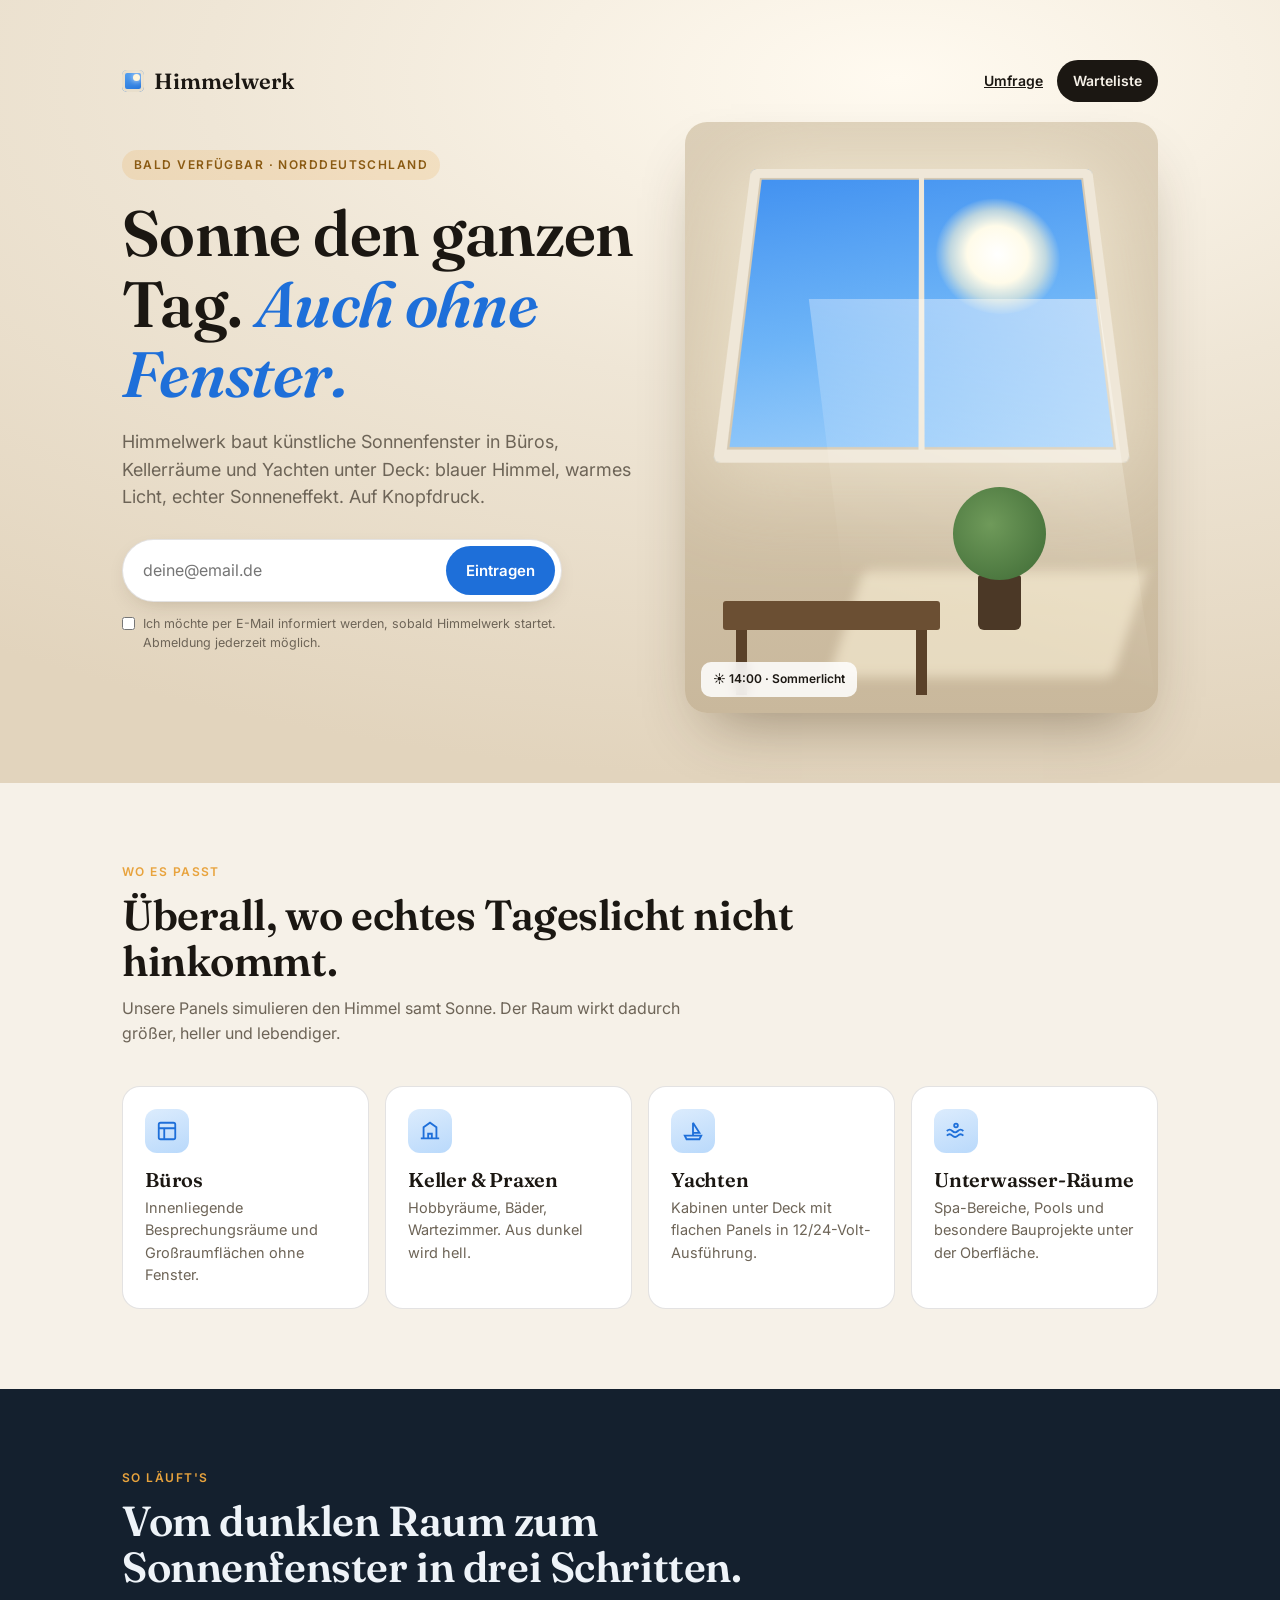
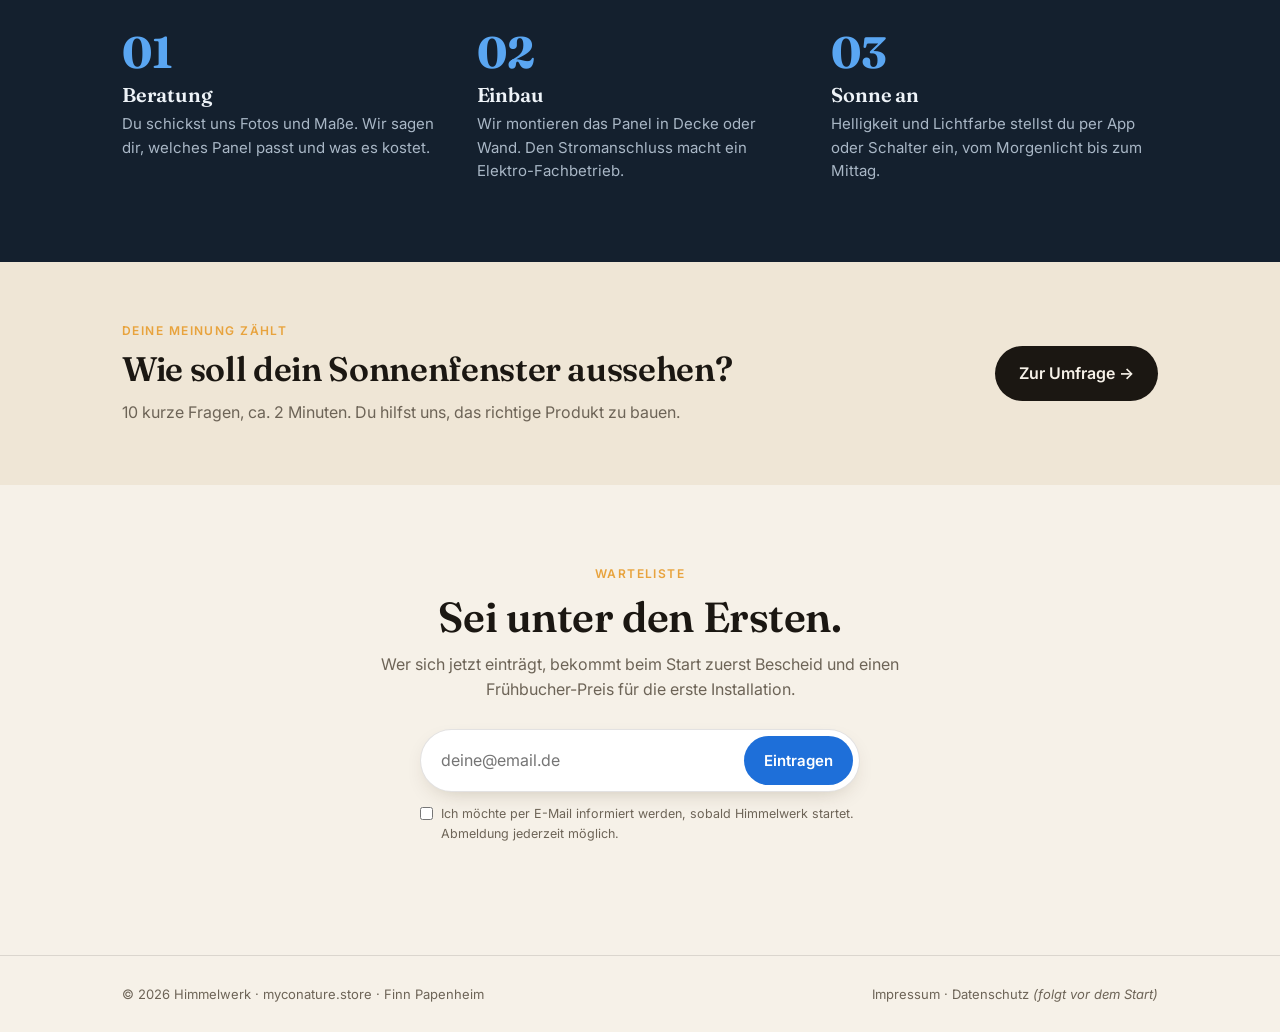
==== commit 81d03add: "Kunden-Fragebogen hinzufügen und auf der Startseite verlinken Co-Authored-By: Claude Opus 5.5 <norep" ====
--- a/index.html
+++ b/index.html
@@ -108,7 +108,7 @@
 <header class="hero">
   <nav>
     <div class="logo"><i></i>Himmelwerk</div>
-    <a class="navcta" href="#warteliste">Warteliste</a>
+    <span style="display:flex;gap:14px;align-items:center"><a href="fragebogen.html" style="font-size:14px;font-weight:600">Umfrage</a><a class="navcta" href="#warteliste">Warteliste</a></span>
   </nav>
   <div class="wrap hero-grid">
     <div>
@@ -168,6 +168,17 @@
       <div class="step"><b>02</b><h3>Einbau</h3><p>Wir montieren das Panel in Decke oder Wand. Den Stromanschluss macht ein Elektro-Fachbetrieb.</p></div>
       <div class="step"><b>03</b><h3>Sonne an</h3><p>Helligkeit und Lichtfarbe stellst du per App oder Schalter ein, vom Morgenlicht bis zum Mittag.</p></div>
     </div>
+  </div>
+</section>
+
+<section style="padding:60px 0;background:#efe6d6">
+  <div class="wrap" style="display:flex;justify-content:space-between;align-items:center;gap:24px;flex-wrap:wrap">
+    <div>
+      <div class="kicker">Deine Meinung zählt</div>
+      <h2 style="font-size:clamp(24px,3.4vw,34px)">Wie soll dein Sonnenfenster aussehen?</h2>
+      <p class="sub">10 kurze Fragen, ca. 2 Minuten. Du hilfst uns, das richtige Produkt zu bauen.</p>
+    </div>
+    <a href="fragebogen.html" style="text-decoration:none;font-weight:600;padding:15px 24px;border-radius:999px;background:#1b1712;color:#f6f1e8;white-space:nowrap">Zur Umfrage →</a>
   </div>
 </section>
 
